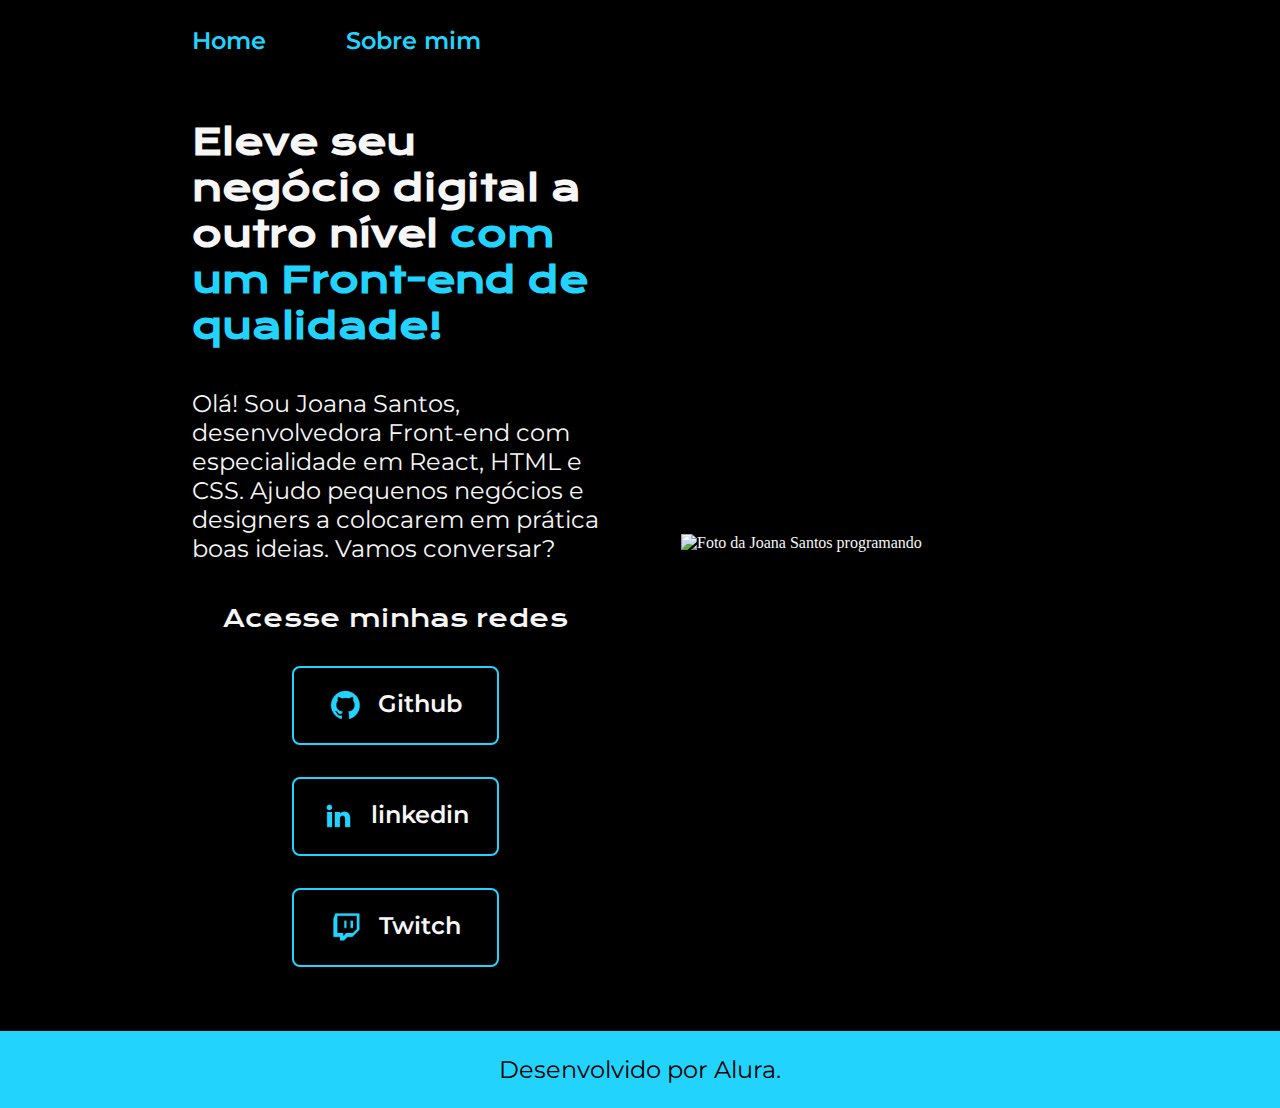
==== index.html @ 9c7f669a "Add files via upload" ====
<!DOCTYPE html>
<html lang="pt-br">

<head>
    <meta charset="UTF-8">
    <meta http-equiv="X-UA-Compatible" content="IE=edge">
    <meta name="viewport" content="width=device-width, initial-scale=1.0">
    <title>Portifolio</title>
    <link rel="stylesheet" href="./styles/style.css">
</head>

<body>
    <header class="cabecalho">
        <nav class="cabecalho__menu">
            <a class="cabecalho__menu__link" href="index.html">Home</a>
            <a class="cabecalho__menu__link" href="about.html">Sobre mim</a>
        </nav>
    </header>
    <main class="apresentacao">
        <section class="apresentacao__conteudo">
            <h1 class="apresentacao__conteudo__titulo">Eleve seu negócio digital a outro nível<strong 
            class="titulo-destaque"> com um Front-end de qualidade!
            </strong></h1>
            <p class="apresentacao__conteudo__texto">Olá! Sou Joana Santos, desenvolvedora
            Front-end com especialidade em React, HTML e
            CSS. Ajudo pequenos negócios e designers a
            colocarem em prática boas ideias. Vamos
            conversar?</p>
            <div class="apresentacao__links">
                <h2 class="apresentacao__links__subtitulo">Acesse minhas redes</h2>
                <a class="apresentacao__links__navegacao" href="https://github.com/rafaballerini">
                    <img src="./assets/github.png">
                    Github
                </a>
                <a class="apresentacao__links__navegacao" href="https://linkedin.com/in/rafaellaballerini">
                    <img src="./assets/linkedin.png">
                    linkedin
                </a>
                <a class="apresentacao__links__navegacao" href="https://twitch.tv/guilimadev">
                    <img src="./assets/twitch.png">
                    Twitch
                </a>
            </div>
        </section>
        <img class="apresentacao__imagem"  src="./assets/imagem.png" alt="Foto da Joana Santos programando">
    </main>
    <footer class="rodape">
        <p>Desenvolvido por Alura.</p>
    </footer>
</body>

</html>
---- styles/style.css ----
@import url('https://fonts.googleapis.com/css2?family=Krona+One&family=Montserrat:wght@400;600&display=swap');

:root {
    --cor-primaria: #000000;
    --cor-secundaria: #F6F6F6;
    --cor-terciaria: #22D4FD;
    --cor-hover: #272727;

    --fonte-primaria: 'Krona One', sans-serif;
    --fonte-secundaria: 'Montserrat', sans-serif;
}
*{
    margin: 0;
    padding: 0;
}

body{
    box-sizing: border-box;
    background-color: var(--cor-primaria);
    color: var(--cor-secundaria);
}
.cabecalho{
    padding: 2% 0% 0% 15%;
}
.cabecalho__menu{
    display: flex;
    gap: 80px;
}
.cabecalho__menu__link{
    font-family: var(--fonte-secundaria);
    font-size: 1.5rem;
    font-weight: 600;
    color: var(--cor-terciaria);
    text-decoration: none;
}
.apresentacao{
    padding: 5% 15%;
    display: flex;
    align-items: center;
    justify-content: space-between;
    gap: 82px;
}
.apresentacao__conteudo{
    width: 50%;
    display: flex;
    flex-direction: column;
    gap: 40px;
}

.apresentacao__conteudo__titulo{
    font-size: 2.25rem;
    font-family: var(--fonte-primaria);
}
.titulo-destaque{
    color: var(--cor-terciaria);
}
.apresentacao__conteudo__texto{
    font-size: 1.5rem;
    font-family: var(--fonte-secundaria);
}

.apresentacao__links{
    display: flex;
    flex-direction: column;
    justify-content: space-between;
    align-items: center;
    gap: 32px;
}
.apresentacao__links__subtitulo{
    font-family: var(--fonte-primaria);
    font-weight: 400;
    font-size: 1.5rem;
}
.apresentacao__links__navegacao{
    display: flex;
    justify-content: center;
    gap: 16px;
    border: 2px solid var(--cor-terciaria);
    width: 50%;
    text-align: center;
    border-radius: 8px;
    font-size: 1.5rem;
    font-weight: 600;
    padding: 21.5px 0;
    text-decoration: none;
    color: var(--cor-secundaria);
    font-family: var(--fonte-secundaria);
}
.apresentacao__links__link:hover{
    background-color: var(--cor-hover);
}

.apresentacao__imagem{
    width: 50%;

}

.rodape{
    color: var(--cor-primaria);
    background-color: var(--cor-terciaria);
    padding: 24px;
    text-align: center;
    font-family: var(--fonte-secundaria);
    font-size: 1.5rem;
    font-weight: 400;
}

@media (max-width: 1200px) {
    .cabecalho {
        padding: 10%;
    }

    .cabecalho__menu {
        justify-content: center;
    }

    .apresentacao {
        flex-direction: column-reverse;
        padding: 5%;
    }

    .apresentacao__conteudo {
        width: auto;
    }
    
}
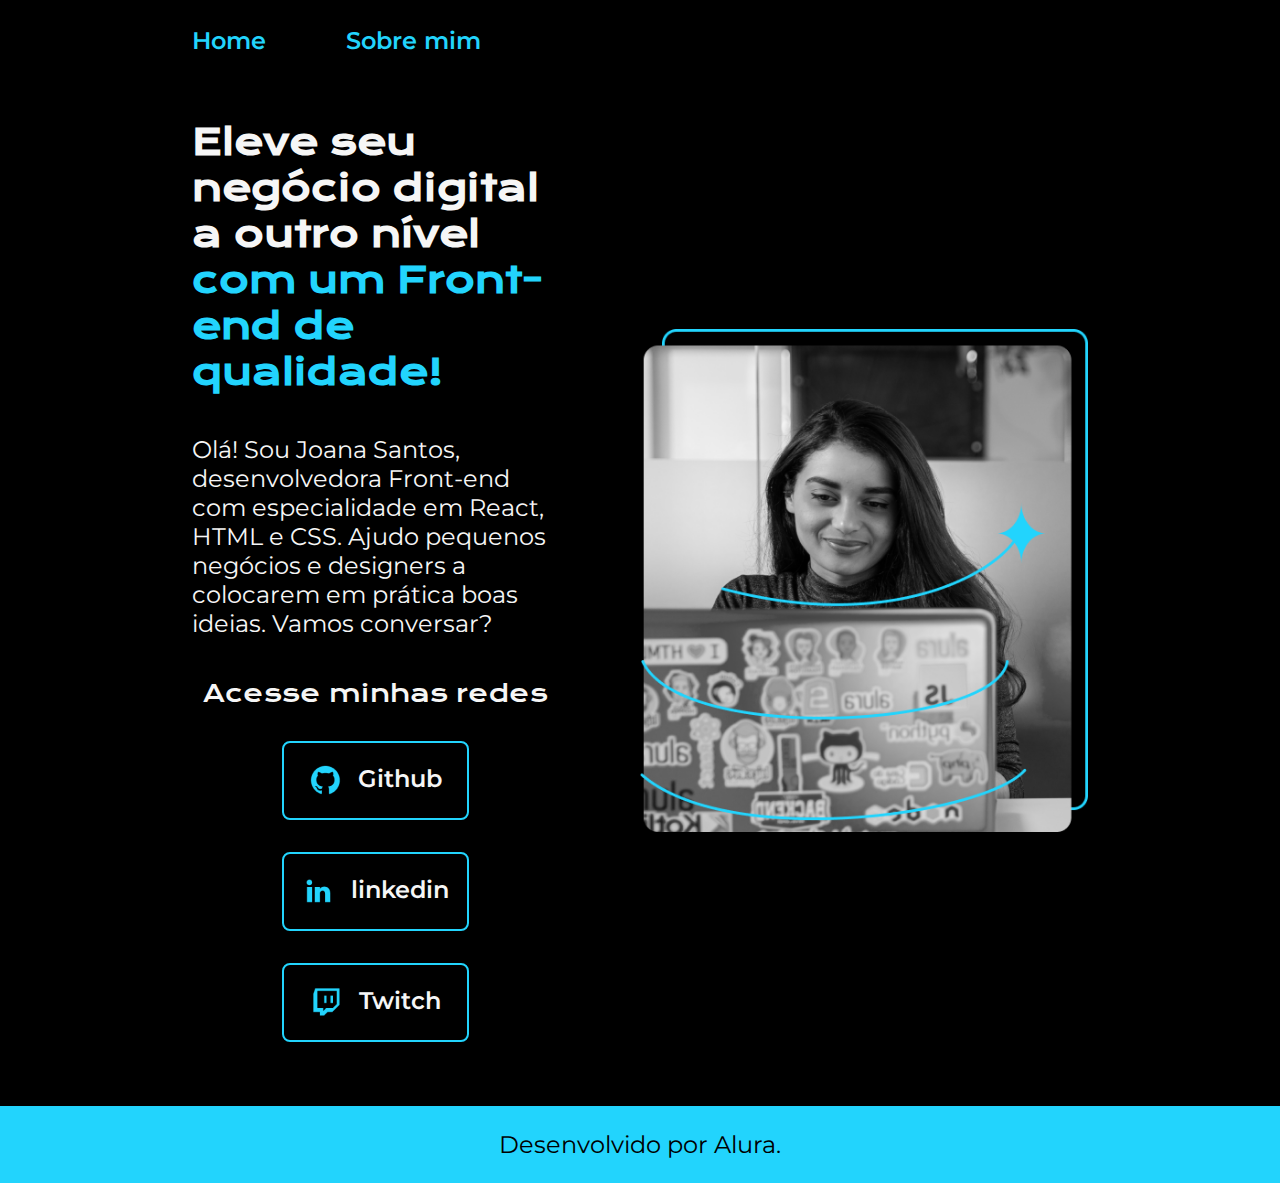
==== commit 5513207a: "Update" ====
--- a/index.html
+++ b/index.html
@@ -42,7 +42,7 @@
                 </a>
             </div>
         </section>
-        <img class="apresentacao__imagem"  src="./assets/imagem.png" alt="Foto da Joana Santos programando">
+        <img class="apresentacao__imagem"  src="./assets/Imagem.png" alt="Foto da Joana Santos programando">
     </main>
     <footer class="rodape">
         <p>Desenvolvido por Alura.</p>
